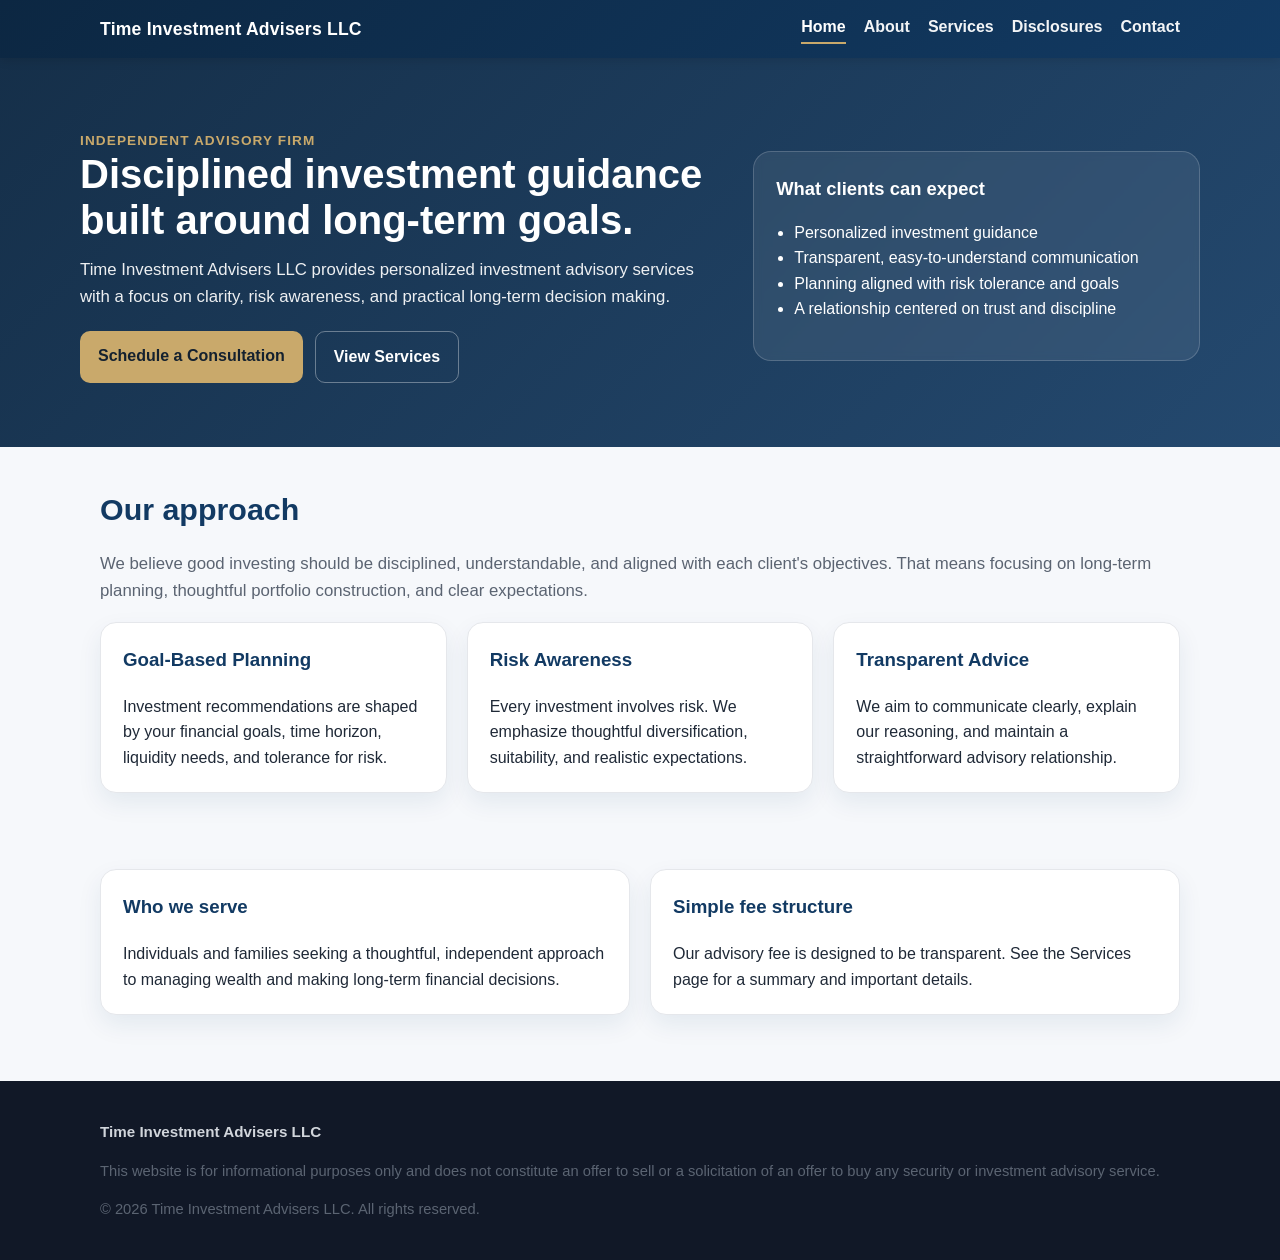
==== index.html @ 37808488 "first version" ====
<!DOCTYPE html>
<html lang="en">
<head>
  <meta charset="UTF-8">
  <meta name="viewport" content="width=device-width, initial-scale=1.0">
  <title>Time Investment Advisers LLC | Home</title>
  <meta name="description" content="Time Investment Advisers LLC - independent investment advisory services.">
  <link rel="stylesheet" href="style.css">
</head>
<body>

<header class="site-header">
  <div class="nav-wrap">
    <a class="brand" href="index.html">Time Investment Advisers LLC</a>
    <nav class="nav">
      <a href="index.html" class="active">Home</a>
      <a href="about.html" class="">About</a>
      <a href="services.html" class="">Services</a>
      <a href="disclosures.html" class="">Disclosures</a>
      <a href="contact.html" class="">Contact</a>
    </nav>
  </div>
</header>


<section class="hero">
  <div class="hero-inner">
    <div>
      <div class="kicker">Independent Advisory Firm</div>
      <h1>Disciplined investment guidance built around long-term goals.</h1>
      <p>
        Time Investment Advisers LLC provides personalized investment advisory services with a focus on clarity,
        risk awareness, and practical long-term decision making.
      </p>
      <div class="cta-row">
        <a class="button button-primary" href="contact.html">Schedule a Consultation</a>
        <a class="button button-secondary" href="services.html">View Services</a>
      </div>
    </div>
    <aside class="hero-card">
      <h2>What clients can expect</h2>
      <ul class="list-clean">
        <li>Personalized investment guidance</li>
        <li>Transparent, easy-to-understand communication</li>
        <li>Planning aligned with risk tolerance and goals</li>
        <li>A relationship centered on trust and discipline</li>
      </ul>
    </aside>
  </div>
</section>

<section class="container">
  <h2 class="section-title">Our approach</h2>
  <p class="lead">
    We believe good investing should be disciplined, understandable, and aligned with each client's objectives.
    That means focusing on long-term planning, thoughtful portfolio construction, and clear expectations.
  </p>
  <div class="grid-3">
    <div class="card">
      <h3>Goal-Based Planning</h3>
      <p>Investment recommendations are shaped by your financial goals, time horizon, liquidity needs, and tolerance for risk.</p>
    </div>
    <div class="card">
      <h3>Risk Awareness</h3>
      <p>Every investment involves risk. We emphasize thoughtful diversification, suitability, and realistic expectations.</p>
    </div>
    <div class="card">
      <h3>Transparent Advice</h3>
      <p>We aim to communicate clearly, explain our reasoning, and maintain a straightforward advisory relationship.</p>
    </div>
  </div>
</section>

<section class="container">
  <div class="grid-2">
    <div class="card">
      <h3>Who we serve</h3>
      <p>Individuals and families seeking a thoughtful, independent approach to managing wealth and making long-term financial decisions.</p>
    </div>
    <div class="card">
      <h3>Simple fee structure</h3>
      <p>Our advisory fee is designed to be transparent. See the Services page for a summary and important details.</p>
    </div>
  </div>
</section>

<footer class="site-footer">
  <div class="footer-inner">
    <p><strong>Time Investment Advisers LLC</strong></p>
    <p class="small">This website is for informational purposes only and does not constitute an offer to sell or a solicitation of an offer to buy any security or investment advisory service.</p>
    <p class="small">© 2026 Time Investment Advisers LLC. All rights reserved.</p>
  </div>
</footer>
</body>
</html>
---- style.css ----
:root {
  --navy: #123a63;
  --navy-dark: #0c2742;
  --gold: #c9a96b;
  --text: #1f2937;
  --muted: #5b6472;
  --bg: #f6f8fb;
  --card: #ffffff;
  --border: #e5e7eb;
  --maxw: 1120px;
  --shadow: 0 10px 25px rgba(18, 58, 99, 0.08);
}

* {
  box-sizing: border-box;
}

html {
  scroll-behavior: smooth;
}

body {
  margin: 0;
  font-family: Arial, Helvetica, sans-serif;
  color: var(--text);
  background: var(--bg);
  line-height: 1.6;
}

a {
  color: var(--navy);
  text-decoration: none;
}

a:hover {
  text-decoration: underline;
}

.site-header {
  background: linear-gradient(135deg, var(--navy-dark), var(--navy));
  color: #fff;
  position: sticky;
  top: 0;
  z-index: 10;
  box-shadow: 0 2px 10px rgba(0,0,0,0.12);
}

.nav-wrap {
  max-width: var(--maxw);
  margin: 0 auto;
  padding: 14px 20px;
  display: flex;
  align-items: center;
  justify-content: space-between;
  gap: 16px;
}

.brand {
  font-size: 1.1rem;
  font-weight: 700;
  letter-spacing: 0.2px;
  color: #fff;
  white-space: nowrap;
}

.nav {
  display: flex;
  flex-wrap: wrap;
  gap: 18px;
}

.nav a {
  color: #fff;
  font-weight: 600;
  opacity: 0.95;
}

.nav a.active,
.nav a:hover {
  opacity: 1;
  text-decoration: none;
  border-bottom: 2px solid var(--gold);
  padding-bottom: 2px;
}

.hero {
  background: linear-gradient(135deg, rgba(12,39,66,0.96), rgba(18,58,99,0.92));
  color: #fff;
  padding: 72px 20px 64px;
}

.hero-inner {
  max-width: var(--maxw);
  margin: 0 auto;
  display: grid;
  grid-template-columns: 1.3fr 0.9fr;
  gap: 28px;
  align-items: center;
}

.hero h1 {
  margin: 0 0 14px;
  font-size: 2.5rem;
  line-height: 1.15;
}

.hero p {
  margin: 0 0 18px;
  color: rgba(255,255,255,0.92);
  font-size: 1.05rem;
}

.hero-card {
  background: rgba(255,255,255,0.08);
  border: 1px solid rgba(255,255,255,0.18);
  border-radius: 18px;
  padding: 22px;
  backdrop-filter: blur(4px);
}

.hero-card h2 {
  margin-top: 0;
  font-size: 1.15rem;
}

.cta-row {
  display: flex;
  flex-wrap: wrap;
  gap: 12px;
  margin-top: 20px;
}

.button {
  display: inline-block;
  padding: 12px 18px;
  border-radius: 10px;
  font-weight: 700;
  text-decoration: none;
}

.button-primary {
  background: var(--gold);
  color: #14212f;
}

.button-secondary {
  background: transparent;
  color: #fff;
  border: 1px solid rgba(255,255,255,0.35);
}

.container {
  max-width: var(--maxw);
  margin: 0 auto;
  padding: 38px 20px;
}

.section-title {
  margin: 0 0 18px;
  color: var(--navy);
  font-size: 1.9rem;
}

.lead {
  color: var(--muted);
  font-size: 1.05rem;
}

.grid-3 {
  display: grid;
  grid-template-columns: repeat(3, 1fr);
  gap: 20px;
}

.grid-2 {
  display: grid;
  grid-template-columns: repeat(2, 1fr);
  gap: 20px;
}

.card {
  background: var(--card);
  border: 1px solid var(--border);
  border-radius: 16px;
  padding: 22px;
  box-shadow: var(--shadow);
}

.card h3 {
  margin-top: 0;
  color: var(--navy);
}

.card p:last-child,
.card ul:last-child {
  margin-bottom: 0;
}

.highlight {
  border-left: 4px solid var(--gold);
  padding-left: 16px;
}

.kicker {
  text-transform: uppercase;
  letter-spacing: 1.1px;
  color: var(--gold);
  font-weight: 700;
  font-size: 0.85rem;
}

.page-hero {
  background: #edf2f8;
  border-bottom: 1px solid var(--border);
  padding: 38px 20px;
}

.page-hero-inner {
  max-width: var(--maxw);
  margin: 0 auto;
}

.page-hero h1 {
  margin: 0 0 8px;
  color: var(--navy);
}

.list-clean {
  padding-left: 18px;
}

.notice {
  background: #fffaf0;
  border: 1px solid #f1dfb5;
  border-radius: 14px;
  padding: 16px 18px;
}

.contact-list p {
  margin: 8px 0;
}

.site-footer {
  background: #111827;
  color: #d1d5db;
  margin-top: 28px;
}

.footer-inner {
  max-width: var(--maxw);
  margin: 0 auto;
  padding: 24px 20px;
  font-size: 0.95rem;
}

.small {
  font-size: 0.92rem;
  color: var(--muted);
}

@media (max-width: 900px) {
  .hero-inner,
  .grid-3,
  .grid-2 {
    grid-template-columns: 1fr;
  }

  .hero {
    padding-top: 54px;
  }

  .hero h1 {
    font-size: 2rem;
  }

  .nav-wrap {
    align-items: flex-start;
    flex-direction: column;
  }
}
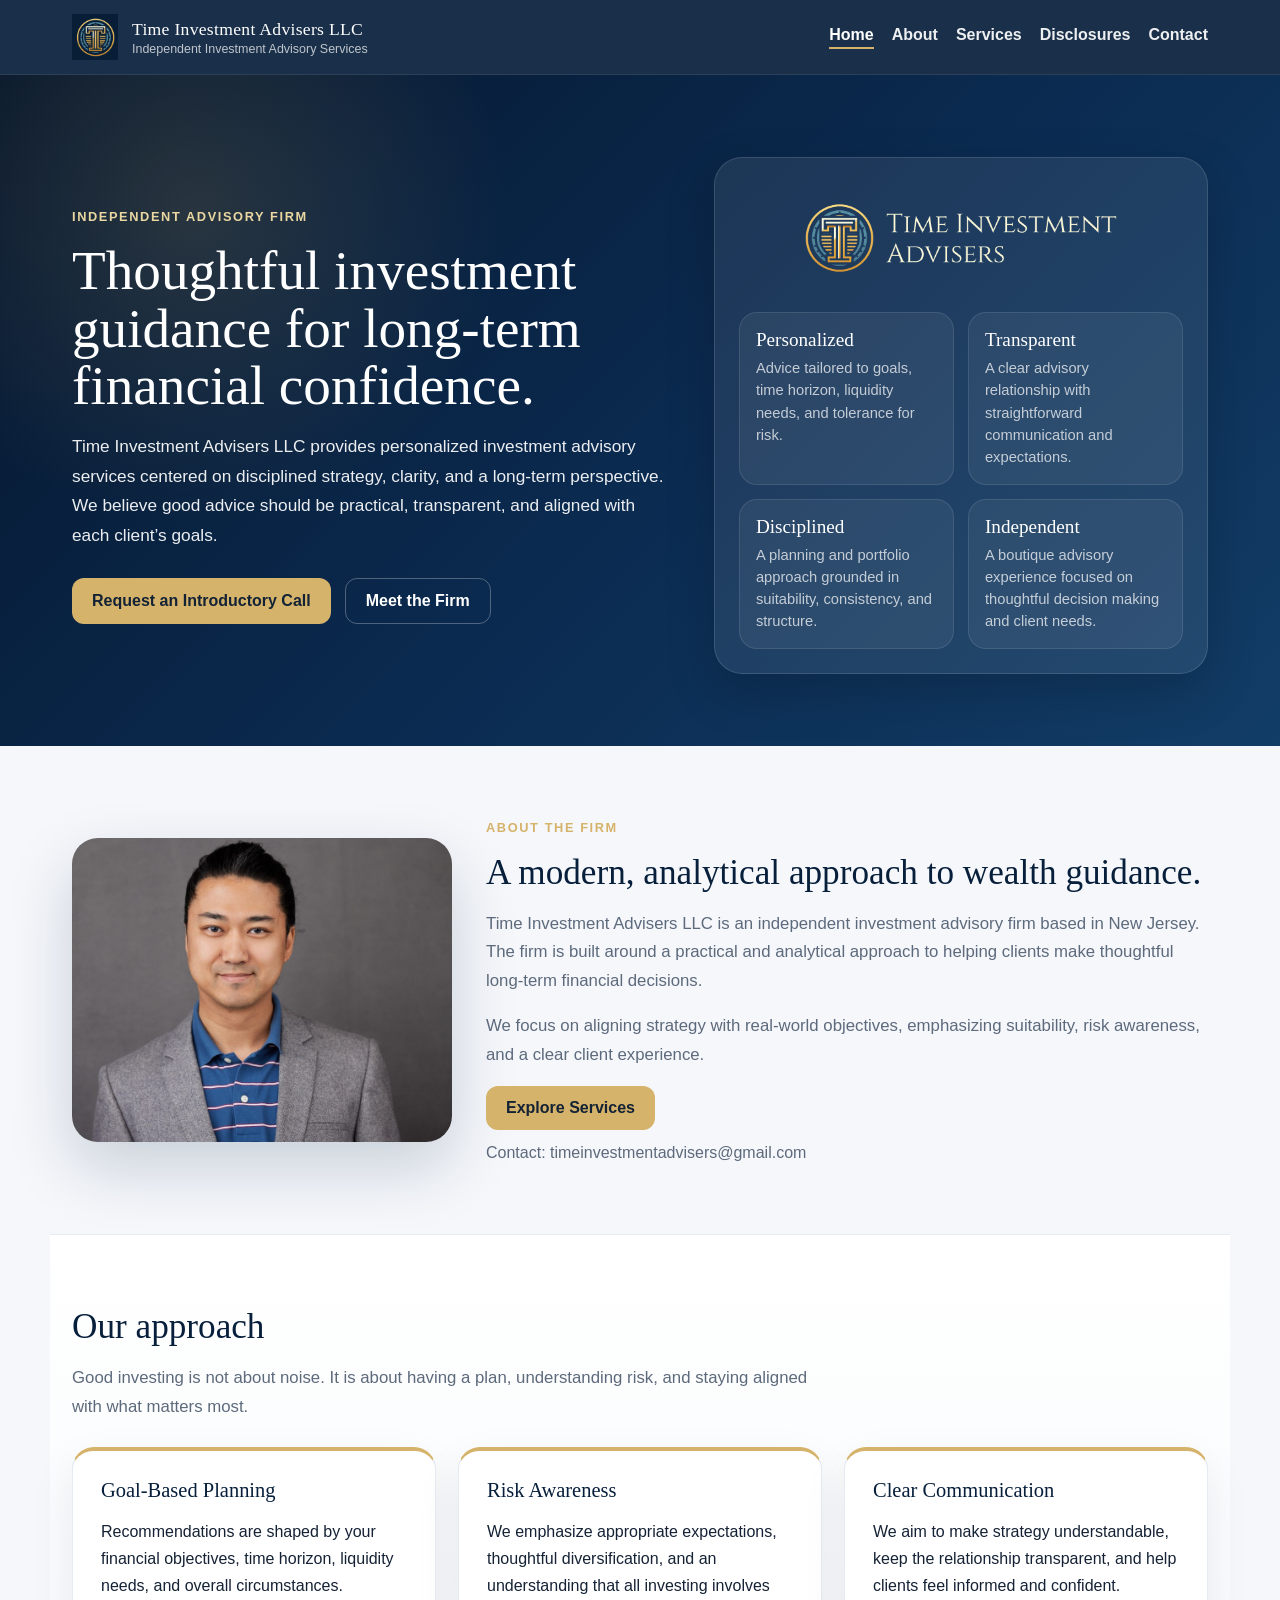
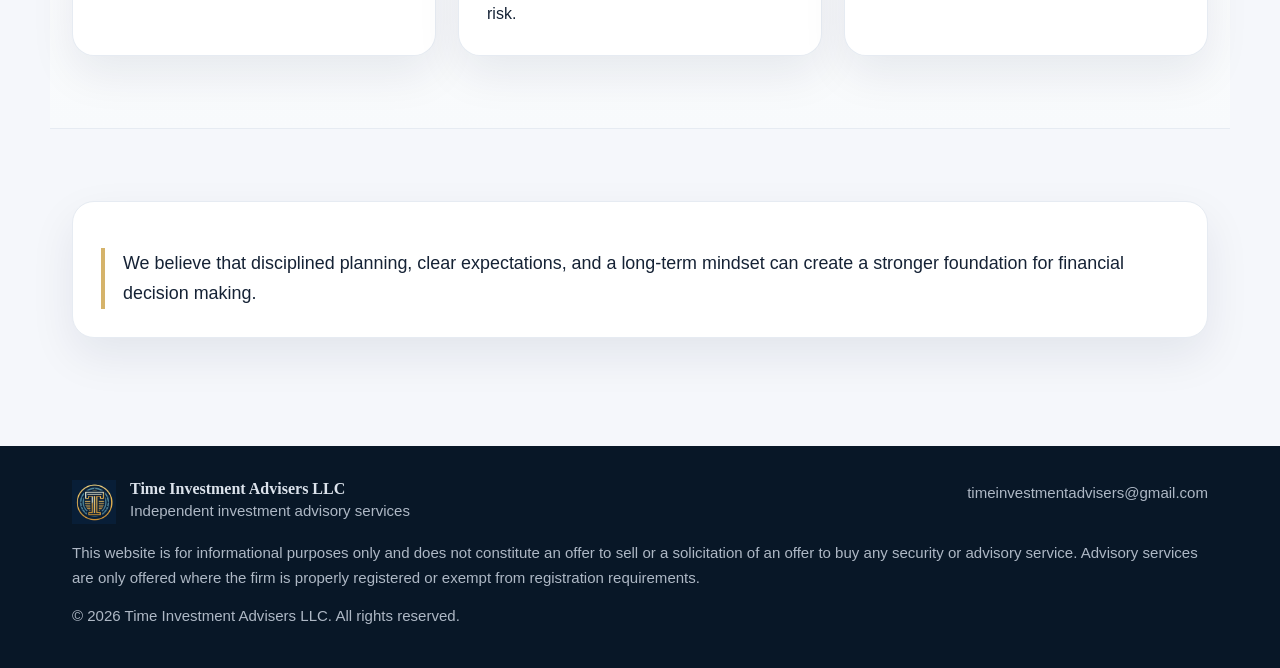
==== commit 491b63ca: "Add files via upload update" ====
--- a/index.html
+++ b/index.html
@@ -4,14 +4,21 @@
   <meta charset="UTF-8">
   <meta name="viewport" content="width=device-width, initial-scale=1.0">
   <title>Time Investment Advisers LLC | Home</title>
-  <meta name="description" content="Time Investment Advisers LLC - independent investment advisory services.">
+  <meta name="description" content="Time Investment Advisers LLC — independent investment advisory services focused on disciplined long-term guidance.">
   <link rel="stylesheet" href="style.css">
+  <link rel="icon" type="image/png" href="assets/images/icon.png">
 </head>
 <body>
 
 <header class="site-header">
   <div class="nav-wrap">
-    <a class="brand" href="index.html">Time Investment Advisers LLC</a>
+    <a class="brand" href="index.html">
+      <img src="assets/images/icon.png" alt="Time Investment Advisers icon">
+      <div>
+        <div class="brand-title">Time Investment Advisers LLC</div>
+        <div class="brand-sub">Independent Investment Advisory Services</div>
+      </div>
+    </a>
     <nav class="nav">
       <a href="index.html" class="active">Home</a>
       <a href="about.html" class="">About</a>
@@ -26,70 +33,116 @@
 <section class="hero">
   <div class="hero-inner">
     <div>
-      <div class="kicker">Independent Advisory Firm</div>
-      <h1>Disciplined investment guidance built around long-term goals.</h1>
+      <div class="eyebrow">Independent Advisory Firm</div>
+      <h1>Thoughtful investment guidance for long-term financial confidence.</h1>
       <p>
-        Time Investment Advisers LLC provides personalized investment advisory services with a focus on clarity,
-        risk awareness, and practical long-term decision making.
+        Time Investment Advisers LLC provides personalized investment advisory services centered on disciplined strategy,
+        clarity, and a long-term perspective. We believe good advice should be practical, transparent, and aligned with
+        each client’s goals.
       </p>
-      <div class="cta-row">
-        <a class="button button-primary" href="contact.html">Schedule a Consultation</a>
-        <a class="button button-secondary" href="services.html">View Services</a>
+      <div class="hero-actions">
+        <a class="button button-primary" href="contact.html">Request an Introductory Call</a>
+        <a class="button button-secondary" href="about.html">Meet the Firm</a>
       </div>
     </div>
-    <aside class="hero-card">
-      <h2>What clients can expect</h2>
-      <ul class="list-clean">
-        <li>Personalized investment guidance</li>
-        <li>Transparent, easy-to-understand communication</li>
-        <li>Planning aligned with risk tolerance and goals</li>
-        <li>A relationship centered on trust and discipline</li>
-      </ul>
+    <aside class="hero-panel">
+      <div class="logo-lockup">
+        <img src="assets/images/logo-horizontal-transparent.png" alt="Time Investment Advisers logo">
+      </div>
+      <div class="hero-stats">
+        <div class="stat">
+          <div class="stat-value">Personalized</div>
+          <div class="stat-label">Advice tailored to goals, time horizon, liquidity needs, and tolerance for risk.</div>
+        </div>
+        <div class="stat">
+          <div class="stat-value">Transparent</div>
+          <div class="stat-label">A clear advisory relationship with straightforward communication and expectations.</div>
+        </div>
+        <div class="stat">
+          <div class="stat-value">Disciplined</div>
+          <div class="stat-label">A planning and portfolio approach grounded in suitability, consistency, and structure.</div>
+        </div>
+        <div class="stat">
+          <div class="stat-value">Independent</div>
+          <div class="stat-label">A boutique advisory experience focused on thoughtful decision making and client needs.</div>
+        </div>
+      </div>
     </aside>
   </div>
 </section>
 
-<section class="container">
-  <h2 class="section-title">Our approach</h2>
-  <p class="lead">
-    We believe good investing should be disciplined, understandable, and aligned with each client's objectives.
-    That means focusing on long-term planning, thoughtful portfolio construction, and clear expectations.
-  </p>
-  <div class="grid-3">
-    <div class="card">
-      <h3>Goal-Based Planning</h3>
-      <p>Investment recommendations are shaped by your financial goals, time horizon, liquidity needs, and tolerance for risk.</p>
+<section class="section">
+  <div class="profile-wrap">
+    <div class="profile-photo">
+      <img src="assets/images/headshot-optimized.jpg" alt="Professional headshot">
     </div>
-    <div class="card">
-      <h3>Risk Awareness</h3>
-      <p>Every investment involves risk. We emphasize thoughtful diversification, suitability, and realistic expectations.</p>
-    </div>
-    <div class="card">
-      <h3>Transparent Advice</h3>
-      <p>We aim to communicate clearly, explain our reasoning, and maintain a straightforward advisory relationship.</p>
+    <div>
+      <div class="eyebrow" style="color: var(--gold);">About the firm</div>
+      <h2 class="section-title" style="margin-top:0;">A modern, analytical approach to wealth guidance.</h2>
+      <p class="section-copy">
+        Time Investment Advisers LLC is an independent investment advisory firm based in New Jersey. The firm is built
+        around a practical and analytical approach to helping clients make thoughtful long-term financial decisions.
+      </p>
+      <p class="section-copy">
+        We focus on aligning strategy with real-world objectives, emphasizing suitability, risk awareness, and a clear
+        client experience.
+      </p>
+      <a class="button button-primary" href="services.html">Explore Services</a>
+      <div class="profile-note">Contact: timeinvestmentadvisers@gmail.com</div>
     </div>
   </div>
 </section>
 
-<section class="container">
-  <div class="grid-2">
-    <div class="card">
-      <h3>Who we serve</h3>
-      <p>Individuals and families seeking a thoughtful, independent approach to managing wealth and making long-term financial decisions.</p>
+<section class="section band">
+  <div class="section-head">
+    <h2 class="section-title">Our approach</h2>
+    <p class="section-copy">
+      Good investing is not about noise. It is about having a plan, understanding risk, and staying aligned with what matters most.
+    </p>
+  </div>
+  <div class="grid-3">
+    <div class="card card-accent">
+      <h3>Goal-Based Planning</h3>
+      <p>Recommendations are shaped by your financial objectives, time horizon, liquidity needs, and overall circumstances.</p>
     </div>
-    <div class="card">
-      <h3>Simple fee structure</h3>
-      <p>Our advisory fee is designed to be transparent. See the Services page for a summary and important details.</p>
+    <div class="card card-accent">
+      <h3>Risk Awareness</h3>
+      <p>We emphasize appropriate expectations, thoughtful diversification, and an understanding that all investing involves risk.</p>
+    </div>
+    <div class="card card-accent">
+      <h3>Clear Communication</h3>
+      <p>We aim to make strategy understandable, keep the relationship transparent, and help clients feel informed and confident.</p>
     </div>
   </div>
 </section>
 
+<section class="section">
+  <div class="card">
+    <p class="quote">
+      We believe that disciplined planning, clear expectations, and a long-term mindset can create a stronger foundation for financial decision making.
+    </p>
+  </div>
+</section>
+
+
 <footer class="site-footer">
   <div class="footer-inner">
-    <p><strong>Time Investment Advisers LLC</strong></p>
-    <p class="small">This website is for informational purposes only and does not constitute an offer to sell or a solicitation of an offer to buy any security or investment advisory service.</p>
-    <p class="small">© 2026 Time Investment Advisers LLC. All rights reserved.</p>
+    <div class="footer-top">
+      <div class="footer-brand">
+        <img src="assets/images/icon.png" alt="Time Investment Advisers logo icon">
+        <div>
+          <div><strong>Time Investment Advisers LLC</strong></div>
+          <div class="footer-note">Independent investment advisory services</div>
+        </div>
+      </div>
+      <div class="footer-note">timeinvestmentadvisers@gmail.com</div>
+    </div>
+    <div class="footer-note">
+      This website is for informational purposes only and does not constitute an offer to sell or a solicitation of an offer to buy any security or advisory service. Advisory services are only offered where the firm is properly registered or exempt from registration requirements.
+    </div>
+    <div class="footer-note" style="margin-top:12px;">© 2026 Time Investment Advisers LLC. All rights reserved.</div>
   </div>
 </footer>
+
 </body>
 </html>
--- a/style.css
+++ b/style.css
@@ -1,280 +1,368 @@
-:root {
-  --navy: #123a63;
-  --navy-dark: #0c2742;
-  --gold: #c9a96b;
-  --text: #1f2937;
-  --muted: #5b6472;
-  --bg: #f6f8fb;
-  --card: #ffffff;
-  --border: #e5e7eb;
-  --maxw: 1120px;
-  --shadow: 0 10px 25px rgba(18, 58, 99, 0.08);
-}
-
-* {
-  box-sizing: border-box;
-}
-
-html {
-  scroll-behavior: smooth;
-}
-
-body {
-  margin: 0;
-  font-family: Arial, Helvetica, sans-serif;
-  color: var(--text);
-  background: var(--bg);
-  line-height: 1.6;
-}
-
-a {
-  color: var(--navy);
-  text-decoration: none;
-}
-
-a:hover {
-  text-decoration: underline;
-}
-
-.site-header {
-  background: linear-gradient(135deg, var(--navy-dark), var(--navy));
-  color: #fff;
-  position: sticky;
-  top: 0;
-  z-index: 10;
-  box-shadow: 0 2px 10px rgba(0,0,0,0.12);
-}
-
-.nav-wrap {
-  max-width: var(--maxw);
-  margin: 0 auto;
-  padding: 14px 20px;
-  display: flex;
-  align-items: center;
-  justify-content: space-between;
-  gap: 16px;
-}
-
-.brand {
-  font-size: 1.1rem;
-  font-weight: 700;
-  letter-spacing: 0.2px;
-  color: #fff;
-  white-space: nowrap;
-}
-
-.nav {
-  display: flex;
-  flex-wrap: wrap;
-  gap: 18px;
-}
-
-.nav a {
-  color: #fff;
-  font-weight: 600;
-  opacity: 0.95;
-}
-
+:root{
+  --navy:#071f3b;
+  --navy-2:#0d2c52;
+  --gold:#d5b36a;
+  --gold-soft:#ead7a2;
+  --ink:#152235;
+  --muted:#5d6a7c;
+  --bg:#f5f7fb;
+  --card:#ffffff;
+  --border:#e6ebf2;
+  --max:1180px;
+  --shadow:0 18px 45px rgba(7,31,59,.08);
+  --radius:22px;
+}
+*{box-sizing:border-box}
+html{scroll-behavior:smooth}
+body{
+  margin:0;
+  color:var(--ink);
+  background:var(--bg);
+  font-family: Georgia, "Times New Roman", serif;
+}
+img{max-width:100%;display:block}
+a{color:var(--navy-2);text-decoration:none}
+a:hover{text-decoration:underline}
+p, li{
+  font-family: Arial, Helvetica, sans-serif;
+  line-height:1.7;
+  color:var(--ink);
+}
+.small, .eyebrow, .nav a, .button, .footer-note, .stat-label, .info-label, .brand-sub{
+  font-family: Arial, Helvetica, sans-serif;
+}
+.site-header{
+  position:sticky;
+  top:0;
+  z-index:50;
+  background:rgba(7,31,59,.92);
+  backdrop-filter: blur(10px);
+  border-bottom:1px solid rgba(255,255,255,.08);
+}
+.nav-wrap{
+  max-width:var(--max);
+  margin:0 auto;
+  padding:14px 22px;
+  display:flex;
+  align-items:center;
+  justify-content:space-between;
+  gap:20px;
+}
+.brand{
+  display:flex;
+  align-items:center;
+  gap:14px;
+  color:#fff;
+  min-width:0;
+}
+.brand img{
+  width:46px;
+  height:46px;
+  object-fit:contain;
+}
+.brand-title{
+  font-size:1.1rem;
+  letter-spacing:.3px;
+  color:#fff;
+}
+.brand-sub{
+  font-size:.78rem;
+  color:rgba(255,255,255,.72);
+  margin-top:2px;
+}
+.nav{
+  display:flex;
+  flex-wrap:wrap;
+  gap:18px;
+}
+.nav a{
+  color:#fff;
+  opacity:.92;
+  font-weight:600;
+  padding-bottom:3px;
+}
 .nav a.active,
-.nav a:hover {
-  opacity: 1;
-  text-decoration: none;
-  border-bottom: 2px solid var(--gold);
-  padding-bottom: 2px;
-}
-
-.hero {
-  background: linear-gradient(135deg, rgba(12,39,66,0.96), rgba(18,58,99,0.92));
-  color: #fff;
-  padding: 72px 20px 64px;
-}
-
-.hero-inner {
-  max-width: var(--maxw);
-  margin: 0 auto;
-  display: grid;
-  grid-template-columns: 1.3fr 0.9fr;
-  gap: 28px;
-  align-items: center;
-}
-
-.hero h1 {
-  margin: 0 0 14px;
-  font-size: 2.5rem;
-  line-height: 1.15;
-}
-
-.hero p {
-  margin: 0 0 18px;
-  color: rgba(255,255,255,0.92);
-  font-size: 1.05rem;
-}
-
-.hero-card {
-  background: rgba(255,255,255,0.08);
-  border: 1px solid rgba(255,255,255,0.18);
-  border-radius: 18px;
-  padding: 22px;
-  backdrop-filter: blur(4px);
-}
-
-.hero-card h2 {
-  margin-top: 0;
-  font-size: 1.15rem;
-}
-
-.cta-row {
-  display: flex;
-  flex-wrap: wrap;
-  gap: 12px;
-  margin-top: 20px;
-}
-
-.button {
-  display: inline-block;
-  padding: 12px 18px;
-  border-radius: 10px;
-  font-weight: 700;
-  text-decoration: none;
-}
-
-.button-primary {
-  background: var(--gold);
-  color: #14212f;
-}
-
-.button-secondary {
-  background: transparent;
-  color: #fff;
-  border: 1px solid rgba(255,255,255,0.35);
-}
-
-.container {
-  max-width: var(--maxw);
-  margin: 0 auto;
-  padding: 38px 20px;
-}
-
-.section-title {
-  margin: 0 0 18px;
-  color: var(--navy);
-  font-size: 1.9rem;
-}
-
-.lead {
-  color: var(--muted);
-  font-size: 1.05rem;
-}
-
-.grid-3 {
-  display: grid;
-  grid-template-columns: repeat(3, 1fr);
-  gap: 20px;
-}
-
-.grid-2 {
-  display: grid;
-  grid-template-columns: repeat(2, 1fr);
-  gap: 20px;
-}
-
-.card {
-  background: var(--card);
-  border: 1px solid var(--border);
-  border-radius: 16px;
-  padding: 22px;
-  box-shadow: var(--shadow);
-}
-
-.card h3 {
-  margin-top: 0;
-  color: var(--navy);
-}
-
-.card p:last-child,
-.card ul:last-child {
-  margin-bottom: 0;
-}
-
-.highlight {
-  border-left: 4px solid var(--gold);
-  padding-left: 16px;
-}
-
-.kicker {
-  text-transform: uppercase;
-  letter-spacing: 1.1px;
-  color: var(--gold);
-  font-weight: 700;
-  font-size: 0.85rem;
-}
-
-.page-hero {
-  background: #edf2f8;
-  border-bottom: 1px solid var(--border);
-  padding: 38px 20px;
-}
-
-.page-hero-inner {
-  max-width: var(--maxw);
-  margin: 0 auto;
-}
-
-.page-hero h1 {
-  margin: 0 0 8px;
-  color: var(--navy);
-}
-
-.list-clean {
-  padding-left: 18px;
-}
-
-.notice {
-  background: #fffaf0;
-  border: 1px solid #f1dfb5;
-  border-radius: 14px;
-  padding: 16px 18px;
-}
-
-.contact-list p {
-  margin: 8px 0;
-}
-
-.site-footer {
-  background: #111827;
-  color: #d1d5db;
-  margin-top: 28px;
-}
-
-.footer-inner {
-  max-width: var(--maxw);
-  margin: 0 auto;
-  padding: 24px 20px;
-  font-size: 0.95rem;
-}
-
-.small {
-  font-size: 0.92rem;
-  color: var(--muted);
-}
-
-@media (max-width: 900px) {
+.nav a:hover{
+  opacity:1;
+  text-decoration:none;
+  border-bottom:2px solid var(--gold);
+}
+.hero{
+  position:relative;
+  overflow:hidden;
+  background:
+    radial-gradient(circle at 15% 20%, rgba(213,179,106,.16), transparent 26%),
+    linear-gradient(135deg, #05162c 0%, #0b2b51 55%, #123d67 100%);
+  color:#fff;
+}
+.hero-inner{
+  max-width:var(--max);
+  margin:0 auto;
+  padding:82px 22px 72px;
+  display:grid;
+  grid-template-columns:1.1fr .9fr;
+  gap:38px;
+  align-items:center;
+}
+.eyebrow{
+  display:inline-block;
+  text-transform:uppercase;
+  letter-spacing:1.6px;
+  color:var(--gold-soft);
+  font-size:.8rem;
+  font-weight:700;
+  margin-bottom:18px;
+}
+.hero h1{
+  font-size:3.45rem;
+  line-height:1.04;
+  margin:0 0 18px;
+  font-weight:500;
+}
+.hero p{
+  color:rgba(255,255,255,.92);
+  font-size:1.08rem;
+  max-width:700px;
+}
+.hero-actions{
+  display:flex;
+  flex-wrap:wrap;
+  gap:14px;
+  margin-top:28px;
+}
+.button{
+  display:inline-flex;
+  align-items:center;
+  justify-content:center;
+  padding:13px 20px;
+  border-radius:12px;
+  font-weight:700;
+  transition:.2s ease;
+}
+.button:hover{
+  transform:translateY(-1px);
+  text-decoration:none;
+}
+.button-primary{
+  background:var(--gold);
+  color:#132235;
+}
+.button-secondary{
+  border:1px solid rgba(255,255,255,.28);
+  color:#fff;
+}
+.hero-panel{
+  background:rgba(255,255,255,.08);
+  border:1px solid rgba(255,255,255,.13);
+  border-radius:28px;
+  padding:24px;
+  box-shadow:0 18px 50px rgba(0,0,0,.18);
+}
+.logo-lockup{
+  display:flex;
+  justify-content:center;
+  margin-bottom:18px;
+}
+.logo-lockup img{
+  max-width:340px;
+  width:100%;
+  object-fit:contain;
+}
+.hero-stats{
+  display:grid;
+  grid-template-columns:repeat(2,1fr);
+  gap:14px;
+  margin-top:14px;
+}
+.stat{
+  background:rgba(255,255,255,.06);
+  border:1px solid rgba(255,255,255,.10);
+  border-radius:18px;
+  padding:16px;
+}
+.stat-value{
+  color:#fff;
+  font-size:1.2rem;
+  margin-bottom:6px;
+}
+.stat-label{
+  color:rgba(255,255,255,.72);
+  font-size:.92rem;
+  line-height:1.5;
+}
+.section{
+  max-width:var(--max);
+  margin:0 auto;
+  padding:72px 22px;
+}
+.section-tight{
+  padding-top:30px;
+}
+.section-head{
+  max-width:760px;
+  margin-bottom:26px;
+}
+.section-title{
+  margin:0 0 12px;
+  font-size:2.2rem;
+  color:var(--navy);
+  font-weight:500;
+}
+.section-copy{
+  color:var(--muted);
+  font-size:1.05rem;
+}
+.grid-3, .grid-2{
+  display:grid;
+  gap:22px;
+}
+.grid-3{grid-template-columns:repeat(3,1fr)}
+.grid-2{grid-template-columns:repeat(2,1fr)}
+.card{
+  background:var(--card);
+  border:1px solid var(--border);
+  border-radius:var(--radius);
+  padding:28px;
+  box-shadow:var(--shadow);
+}
+.card h3{
+  margin:0 0 12px;
+  color:var(--navy);
+  font-size:1.28rem;
+  font-weight:500;
+}
+.card p:last-child, .card ul:last-child{margin-bottom:0}
+.card-accent{
+  border-top:4px solid var(--gold);
+}
+.profile-wrap{
+  display:grid;
+  grid-template-columns:380px 1fr;
+  gap:34px;
+  align-items:center;
+}
+.profile-photo, .headshot-inline{
+  border-radius:26px;
+  overflow:hidden;
+  box-shadow:0 26px 65px rgba(7,31,59,.18);
+  background:#fff;
+}
+.profile-note{
+  margin-top:14px;
+  color:var(--muted);
+  font-family: Arial, Helvetica, sans-serif;
+}
+.band{
+  background:linear-gradient(180deg, #fff, #f8fafc);
+  border-top:1px solid var(--border);
+  border-bottom:1px solid var(--border);
+}
+.quote{
+  border-left:4px solid var(--gold);
+  padding-left:18px;
+  font-size:1.12rem;
+}
+.info-list{
+  display:grid;
+  gap:14px;
+}
+.info-row{
+  display:grid;
+  grid-template-columns:140px 1fr;
+  gap:16px;
+  padding:12px 0;
+  border-bottom:1px solid var(--border);
+}
+.info-row:last-child{
+  border-bottom:none;
+}
+.info-label{
+  color:var(--muted);
+  font-weight:700;
+}
+.notice{
+  background:#fff9ed;
+  border:1px solid #f0dfb2;
+  border-radius:18px;
+  padding:18px 20px;
+  font-family: Arial, Helvetica, sans-serif;
+}
+.site-footer{
+  background:#081727;
+  color:#dce3ec;
+  margin-top:36px;
+}
+.footer-inner{
+  max-width:var(--max);
+  margin:0 auto;
+  padding:34px 22px 40px;
+}
+.footer-top{
+  display:flex;
+  justify-content:space-between;
+  gap:22px;
+  align-items:flex-start;
+  margin-bottom:16px;
+}
+.footer-brand{
+  display:flex;
+  align-items:center;
+  gap:14px;
+}
+.footer-brand img{
+  width:44px;
+  height:44px;
+}
+.footer-note{
+  color:#aeb8c5;
+  line-height:1.7;
+  font-size:.94rem;
+}
+.page-hero{
+  background:linear-gradient(180deg, #f4f7fb, #eef3f8);
+  border-bottom:1px solid var(--border);
+}
+.page-hero-inner{
+  max-width:var(--max);
+  margin:0 auto;
+  padding:56px 22px 42px;
+}
+.page-hero h1{
+  margin:0 0 10px;
+  font-size:2.7rem;
+  color:var(--navy);
+  font-weight:500;
+}
+.page-hero p{
+  color:var(--muted);
+  max-width:760px;
+  font-family: Arial, Helvetica, sans-serif;
+}
+.logo-band{
+  display:flex;
+  justify-content:center;
+  padding:14px 0 0;
+}
+.logo-band img{
+  max-width:520px;
+  width:100%;
+}
+.list-clean{
+  padding-left:18px;
+  font-family: Arial, Helvetica, sans-serif;
+}
+@media (max-width: 980px){
   .hero-inner,
+  .profile-wrap,
   .grid-3,
-  .grid-2 {
-    grid-template-columns: 1fr;
+  .grid-2{
+    grid-template-columns:1fr;
   }
-
-  .hero {
-    padding-top: 54px;
+  .hero h1{
+    font-size:2.65rem;
   }
-
-  .hero h1 {
-    font-size: 2rem;
+  .nav-wrap{
+    flex-direction:column;
+    align-items:flex-start;
   }
-
-  .nav-wrap {
-    align-items: flex-start;
-    flex-direction: column;
-  }
-}
+}
